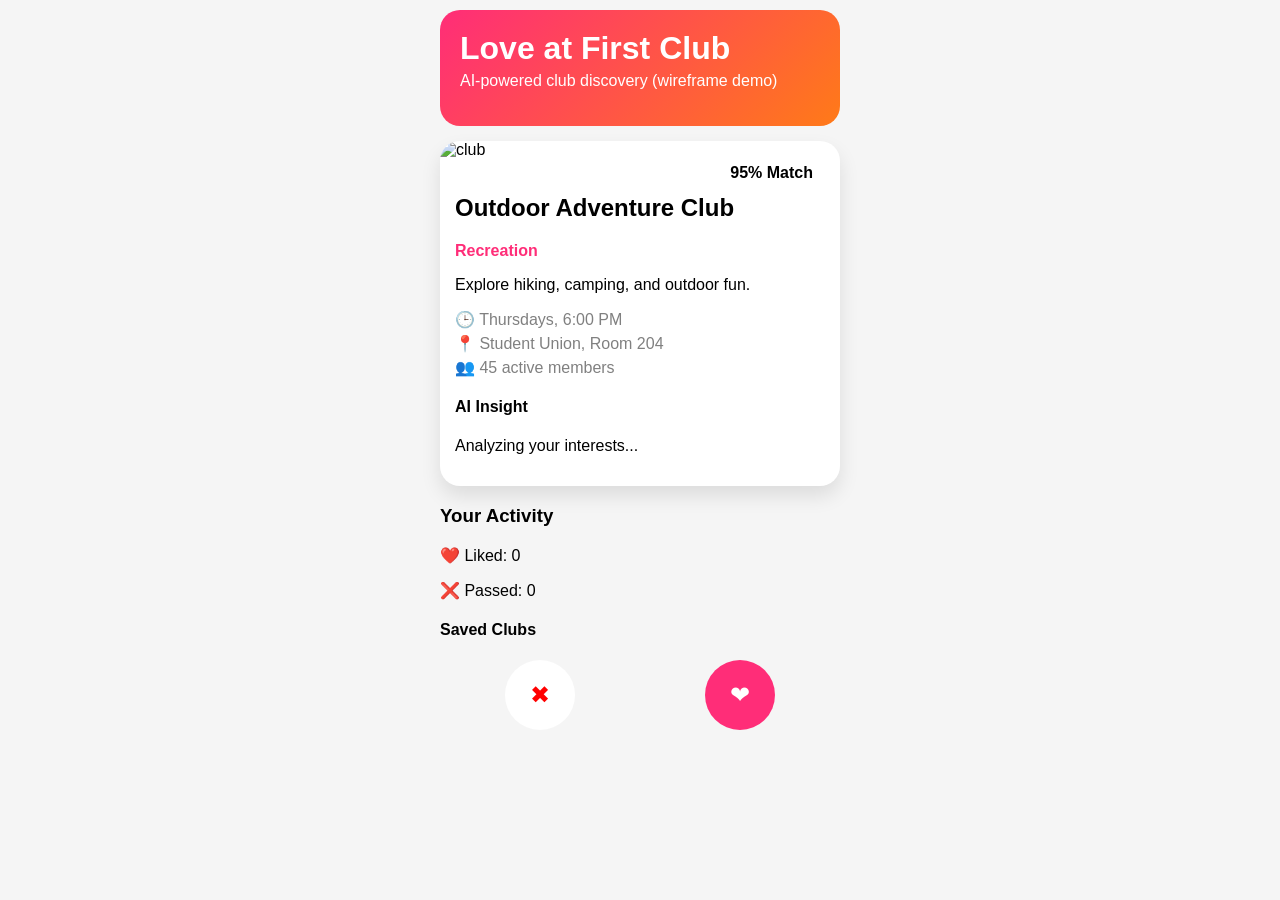
==== index.html @ 535948c7 "Update index.html" ====
<!DOCTYPE html>
<html lang="en">
<head>
  <meta charset="UTF-8">
  <title>Love at First Club</title>
  <link rel="stylesheet" href="style.css">
</head>
<body>

  <div class="app">

    <!-- Header -->
    <div class="header">
      <h1>Love at First Club</h1>
      <p>AI-powered club discovery (wireframe demo)</p>
    </div>

    <!-- Main Layout -->
    <div class="layout">

      <!-- Card Stack -->
      <div class="stack" id="stack">

        <div class="card" id="card">
          <img id="club-image" src="" alt="club">

          <div class="match-badge" id="match">AI Match: 95%</div>

          <div class="card-content">
            <h2 id="club-name"></h2>
            <p class="category" id="club-category"></p>
            <p id="club-description"></p>

            <div class="info">
              <p id="club-time"></p>
              <p id="club-location"></p>
              <p id="club-members"></p>
            </div>

            <!-- AI Explanation (FAKE but convincing) -->
            <div class="ai-box">
              <h4>AI Insight</h4>
              <p id="ai-reason">Analyzing your interests...</p>
            </div>

          </div>
        </div>

      </div>

      <!-- Side Panel -->
      <div class="panel">
        <h3>Your Activity</h3>
        <p>❤️ Liked: <span id="liked-count">0</span></p>
        <p>❌ Passed: <span id="passed-count">0</span></p>

        <div class="saved">
          <h4>Saved Clubs</h4>
          <ul id="saved-list"></ul>
        </div>
      </div>

    </div>

    <!-- Buttons -->
    <div class="buttons">
      <button class="no" onclick="swipe(false)">✖</button>
      <button class="yes" onclick="swipe(true)">❤</button>
    </div>

  </div>

  <script src="script.js"></script>
</body>
</html>
---- style.css ----
body {
  font-family: Arial, sans-serif;
  margin: 0;
  background: #f5f5f5;
}

.app {
  max-width: 400px;
  margin: auto;
  padding: 10px;
}

/* Header */
.header {
  background: linear-gradient(135deg, #ff2d78, #ff7a18);
  color: white;
  padding: 20px;
  border-radius: 20px;
}

.header h1 {
  margin: 0;
}

.header p {
  margin-top: 5px;
}

/* Card */
.card {
  background: white;
  border-radius: 20px;
  margin-top: 15px;
  overflow: hidden;
  box-shadow: 0 10px 20px rgba(0,0,0,0.1);
  position: relative;
}

.card img {
  width: 100%;
  height: 200px;
  object-fit: cover;
}

.match-badge {
  position: absolute;
  top: 15px;
  right: 15px;
  background: white;
  padding: 8px 12px;
  border-radius: 20px;
  font-weight: bold;
}

.card-content {
  padding: 15px;
}

.category {
  color: #ff2d78;
  font-weight: bold;
}

.info p {
  margin: 5px 0;
  color: gray;
}

/* Buttons */
.buttons {
  display: flex;
  justify-content: space-around;
  margin-top: 20px;
}

button {
  border: none;
  border-radius: 50%;
  width: 70px;
  height: 70px;
  font-size: 24px;
  cursor: pointer;
}

.no {
  background: white;
  color: red;
}

.yes {
  background: #ff2d78;
  color: white;
}
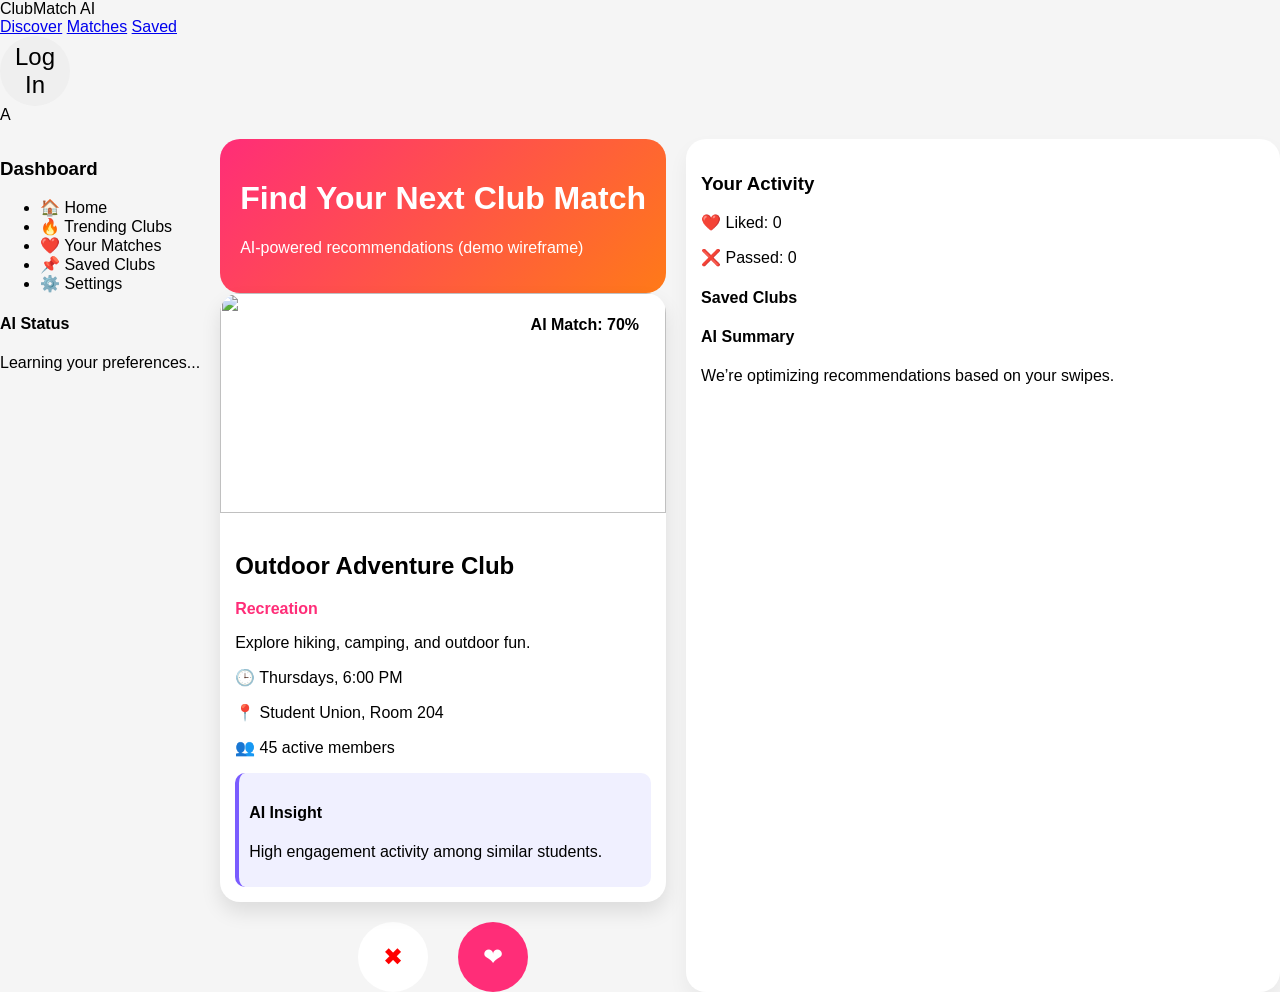
==== commit 5b53a3d0: "Update index.html" ====
--- a/index.html
+++ b/index.html
@@ -2,67 +2,82 @@
 <html lang="en">
 <head>
   <meta charset="UTF-8">
-  <title>Love at First Club</title>
+  <title>ClubMatch AI</title>
   <link rel="stylesheet" href="style.css">
 </head>
 <body>
 
-  <div class="app">
+<!-- TOP NAVBAR -->
+<div class="navbar">
+  <div class="logo">ClubMatch AI</div>
 
-    <!-- Header -->
+  <div class="nav-links">
+    <a href="#">Discover</a>
+    <a href="#">Matches</a>
+    <a href="#">Saved</a>
+  </div>
+
+  <div class="nav-right">
+    <button class="login-btn">Log In</button>
+    <div class="avatar">A</div>
+  </div>
+</div>
+
+<!-- MAIN LAYOUT -->
+<div class="layout">
+
+  <!-- SIDEBAR -->
+  <div class="sidebar">
+    <h3>Dashboard</h3>
+
+    <ul>
+      <li>🏠 Home</li>
+      <li>🔥 Trending Clubs</li>
+      <li>❤️ Your Matches</li>
+      <li>📌 Saved Clubs</li>
+      <li>⚙️ Settings</li>
+    </ul>
+
+    <div class="sidebar-box">
+      <h4>AI Status</h4>
+      <p>Learning your preferences...</p>
+      <div class="fake-bar"></div>
+    </div>
+  </div>
+
+  <!-- MAIN FEED -->
+  <div class="main">
+
     <div class="header">
-      <h1>Love at First Club</h1>
-      <p>AI-powered club discovery (wireframe demo)</p>
+      <h1>Find Your Next Club Match</h1>
+      <p>AI-powered recommendations (demo wireframe)</p>
     </div>
 
-    <!-- Main Layout -->
-    <div class="layout">
+    <!-- CARD -->
+    <div class="card" id="card">
+      <img id="club-image" src="" />
 
-      <!-- Card Stack -->
-      <div class="stack" id="stack">
+      <div class="match-badge" id="match">AI Match: 95%</div>
 
-        <div class="card" id="card">
-          <img id="club-image" src="" alt="club">
+      <div class="card-content">
+        <h2 id="club-name"></h2>
+        <p class="category" id="club-category"></p>
+        <p id="club-description"></p>
 
-          <div class="match-badge" id="match">AI Match: 95%</div>
-
-          <div class="card-content">
-            <h2 id="club-name"></h2>
-            <p class="category" id="club-category"></p>
-            <p id="club-description"></p>
-
-            <div class="info">
-              <p id="club-time"></p>
-              <p id="club-location"></p>
-              <p id="club-members"></p>
-            </div>
-
-            <!-- AI Explanation (FAKE but convincing) -->
-            <div class="ai-box">
-              <h4>AI Insight</h4>
-              <p id="ai-reason">Analyzing your interests...</p>
-            </div>
-
-          </div>
+        <div class="info">
+          <p id="club-time"></p>
+          <p id="club-location"></p>
+          <p id="club-members"></p>
         </div>
 
-      </div>
-
-      <!-- Side Panel -->
-      <div class="panel">
-        <h3>Your Activity</h3>
-        <p>❤️ Liked: <span id="liked-count">0</span></p>
-        <p>❌ Passed: <span id="passed-count">0</span></p>
-
-        <div class="saved">
-          <h4>Saved Clubs</h4>
-          <ul id="saved-list"></ul>
+        <div class="ai-box">
+          <h4>AI Insight</h4>
+          <p id="ai-reason"></p>
         </div>
       </div>
-
     </div>
 
-    <!-- Buttons -->
+    <!-- BUTTONS -->
     <div class="buttons">
       <button class="no" onclick="swipe(false)">✖</button>
       <button class="yes" onclick="swipe(true)">❤</button>
@@ -70,6 +85,26 @@
 
   </div>
 
-  <script src="script.js"></script>
+  <!-- RIGHT PANEL -->
+  <div class="panel">
+    <h3>Your Activity</h3>
+
+    <p>❤️ Liked: <span id="liked-count">0</span></p>
+    <p>❌ Passed: <span id="passed-count">0</span></p>
+
+    <div class="saved">
+      <h4>Saved Clubs</h4>
+      <ul id="saved-list"></ul>
+    </div>
+
+    <div class="panel-box">
+      <h4>AI Summary</h4>
+      <p>We’re optimizing recommendations based on your swipes.</p>
+    </div>
+  </div>
+
+</div>
+
+<script src="script.js"></script>
 </body>
 </html>
--- a/style.css
+++ b/style.css
@@ -5,9 +5,9 @@
 }
 
 .app {
-  max-width: 400px;
+  max-width: 1000px;
   margin: auto;
-  padding: 10px;
+  padding: 15px;
 }
 
 /* Header */
@@ -18,27 +18,32 @@
   border-radius: 20px;
 }
 
-.header h1 {
-  margin: 0;
+/* Layout */
+.layout {
+  display: flex;
+  gap: 20px;
+  margin-top: 15px;
 }
 
-.header p {
-  margin-top: 5px;
+/* Stack */
+.stack {
+  flex: 2;
+  position: relative;
 }
 
 /* Card */
 .card {
   background: white;
   border-radius: 20px;
-  margin-top: 15px;
   overflow: hidden;
   box-shadow: 0 10px 20px rgba(0,0,0,0.1);
   position: relative;
+  transition: transform 0.4s ease, opacity 0.4s ease;
 }
 
 .card img {
   width: 100%;
-  height: 200px;
+  height: 220px;
   object-fit: cover;
 }
 
@@ -61,15 +66,33 @@
   font-weight: bold;
 }
 
-.info p {
-  margin: 5px 0;
-  color: gray;
+/* AI BOX */
+.ai-box {
+  margin-top: 10px;
+  padding: 10px;
+  background: #f0f0ff;
+  border-left: 4px solid #7a5cff;
+  border-radius: 10px;
+}
+
+/* Panel */
+.panel {
+  flex: 1;
+  background: white;
+  border-radius: 20px;
+  padding: 15px;
+  box-shadow: 0 10px 20px rgba(0,0,0,0.05);
+}
+
+.saved ul {
+  padding-left: 15px;
 }
 
 /* Buttons */
 .buttons {
   display: flex;
-  justify-content: space-around;
+  justify-content: center;
+  gap: 30px;
   margin-top: 20px;
 }
 
@@ -80,6 +103,11 @@
   height: 70px;
   font-size: 24px;
   cursor: pointer;
+  transition: transform 0.2s ease;
+}
+
+button:hover {
+  transform: scale(1.1);
 }
 
 .no {
@@ -91,3 +119,14 @@
   background: #ff2d78;
   color: white;
 }
+
+/* SWIPE ANIMATION */
+.swipe-left {
+  transform: translateX(-400px) rotate(-10deg);
+  opacity: 0;
+}
+
+.swipe-right {
+  transform: translateX(400px) rotate(10deg);
+  opacity: 0;
+}
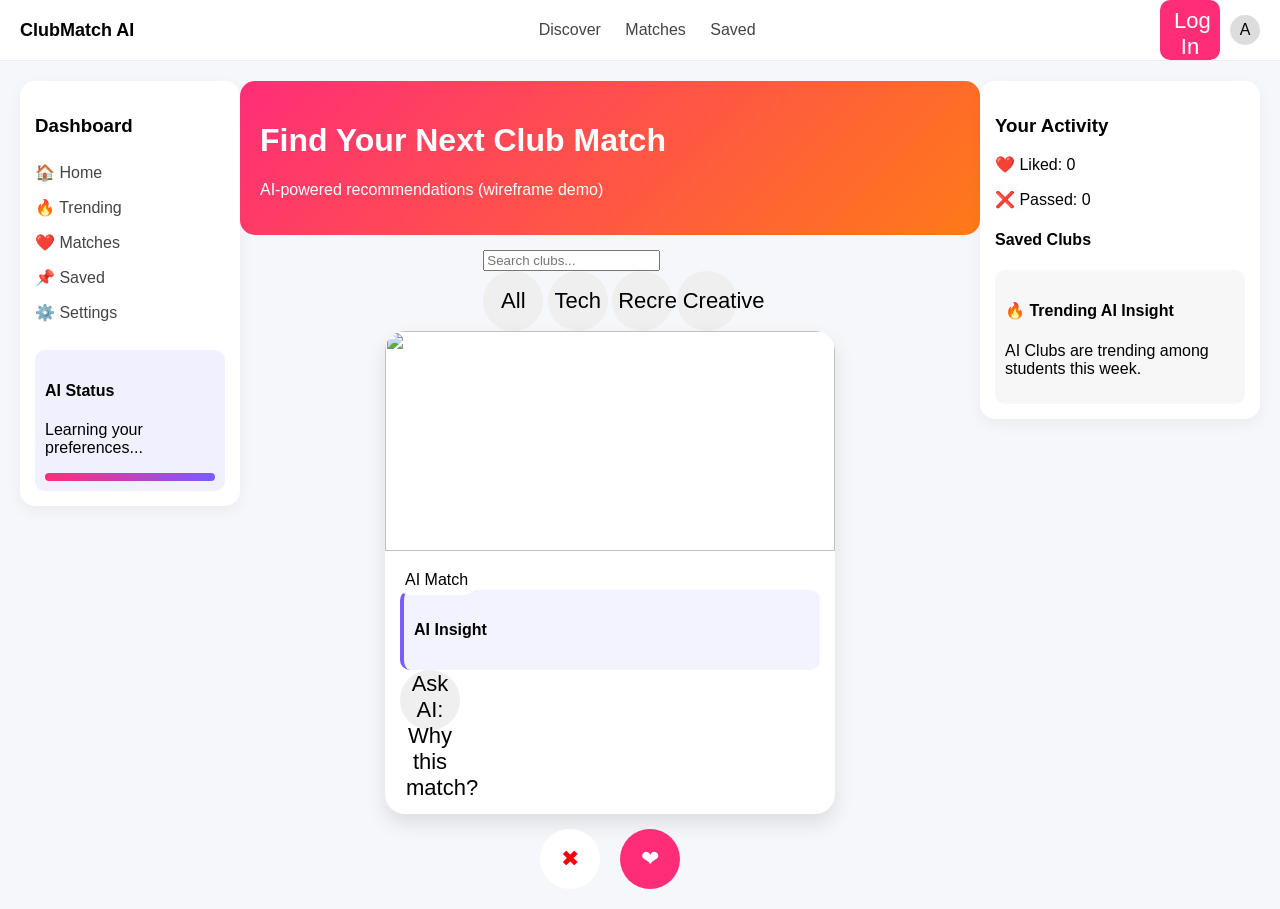
==== commit bea1f36e: "Update index.html" ====
--- a/index.html
+++ b/index.html
@@ -7,7 +7,7 @@
 </head>
 <body>
 
-<!-- TOP NAVBAR -->
+<!-- NAVBAR -->
 <div class="navbar">
   <div class="logo">ClubMatch AI</div>
 
@@ -23,7 +23,7 @@
   </div>
 </div>
 
-<!-- MAIN LAYOUT -->
+<!-- LAYOUT -->
 <div class="layout">
 
   <!-- SIDEBAR -->
@@ -32,9 +32,9 @@
 
     <ul>
       <li>🏠 Home</li>
-      <li>🔥 Trending Clubs</li>
-      <li>❤️ Your Matches</li>
-      <li>📌 Saved Clubs</li>
+      <li>🔥 Trending</li>
+      <li>❤️ Matches</li>
+      <li>📌 Saved</li>
       <li>⚙️ Settings</li>
     </ul>
 
@@ -45,19 +45,29 @@
     </div>
   </div>
 
-  <!-- MAIN FEED -->
+  <!-- MAIN -->
   <div class="main">
 
     <div class="header">
       <h1>Find Your Next Club Match</h1>
-      <p>AI-powered recommendations (demo wireframe)</p>
+      <p>AI-powered recommendations (wireframe demo)</p>
     </div>
 
-    <!-- CARD -->
+    <div class="controls">
+      <input type="text" id="search" placeholder="Search clubs..." oninput="filterClubs()">
+
+      <div class="filters">
+        <button onclick="setFilter('All')">All</button>
+        <button onclick="setFilter('Technology')">Tech</button>
+        <button onclick="setFilter('Recreation')">Recreation</button>
+        <button onclick="setFilter('Creative')">Creative</button>
+      </div>
+    </div>
+
     <div class="card" id="card">
       <img id="club-image" src="" />
 
-      <div class="match-badge" id="match">AI Match: 95%</div>
+      <div class="match-badge" id="match">AI Match</div>
 
       <div class="card-content">
         <h2 id="club-name"></h2>
@@ -74,10 +84,13 @@
           <h4>AI Insight</h4>
           <p id="ai-reason"></p>
         </div>
+
+        <button class="ai-btn" onclick="explainMatch()">
+          Ask AI: Why this match?
+        </button>
       </div>
     </div>
 
-    <!-- BUTTONS -->
     <div class="buttons">
       <button class="no" onclick="swipe(false)">✖</button>
       <button class="yes" onclick="swipe(true)">❤</button>
@@ -98,8 +111,8 @@
     </div>
 
     <div class="panel-box">
-      <h4>AI Summary</h4>
-      <p>We’re optimizing recommendations based on your swipes.</p>
+      <h4>🔥 Trending AI Insight</h4>
+      <p>AI Clubs are trending among students this week.</p>
     </div>
   </div>
 
--- a/style.css
+++ b/style.css
@@ -1,44 +1,125 @@
 body {
+  margin: 0;
   font-family: Arial, sans-serif;
-  margin: 0;
-  background: #f5f5f5;
+  background: #f6f7fb;
 }
 
-.app {
-  max-width: 1000px;
-  margin: auto;
-  padding: 15px;
+/* TOP NAVBAR */
+.navbar {
+  height: 60px;
+  background: white;
+  display: flex;
+  align-items: center;
+  justify-content: space-between;
+  padding: 0 20px;
+  border-bottom: 1px solid #eee;
+  position: sticky;
+  top: 0;
+  z-index: 10;
 }
 
-/* Header */
+.logo {
+  font-weight: bold;
+  font-size: 18px;
+}
+
+.nav-links a {
+  margin: 0 10px;
+  text-decoration: none;
+  color: #444;
+}
+
+.nav-right {
+  display: flex;
+  align-items: center;
+  gap: 10px;
+}
+
+.login-btn {
+  background: #ff2d78;
+  color: white;
+  border: none;
+  padding: 8px 14px;
+  border-radius: 10px;
+  cursor: pointer;
+}
+
+.avatar {
+  width: 30px;
+  height: 30px;
+  background: #ddd;
+  border-radius: 50%;
+  display: flex;
+  align-items: center;
+  justify-content: center;
+}
+
+/* MAIN LAYOUT */
+.layout {
+  display: grid;
+  grid-template-columns: 220px 1fr 280px;
+  gap: 20px;
+  padding: 20px;
+}
+
+/* SIDEBAR */
+.sidebar {
+  background: white;
+  border-radius: 15px;
+  padding: 15px;
+  height: fit-content;
+  box-shadow: 0 5px 15px rgba(0,0,0,0.05);
+}
+
+.sidebar ul {
+  list-style: none;
+  padding: 0;
+}
+
+.sidebar li {
+  padding: 8px 0;
+  color: #444;
+  cursor: pointer;
+}
+
+.sidebar-box {
+  margin-top: 20px;
+  padding: 10px;
+  background: #f0f0ff;
+  border-radius: 10px;
+}
+
+.fake-bar {
+  height: 8px;
+  background: linear-gradient(90deg, #ff2d78, #7a5cff);
+  border-radius: 10px;
+  margin-top: 10px;
+}
+
+/* MAIN */
+.main {
+  display: flex;
+  flex-direction: column;
+  align-items: center;
+}
+
 .header {
+  width: 100%;
   background: linear-gradient(135deg, #ff2d78, #ff7a18);
   color: white;
   padding: 20px;
-  border-radius: 20px;
+  border-radius: 15px;
+  margin-bottom: 15px;
 }
 
-/* Layout */
-.layout {
-  display: flex;
-  gap: 20px;
-  margin-top: 15px;
-}
-
-/* Stack */
-.stack {
-  flex: 2;
-  position: relative;
-}
-
-/* Card */
+/* CARD */
 .card {
+  width: 100%;
+  max-width: 450px;
   background: white;
   border-radius: 20px;
   overflow: hidden;
   box-shadow: 0 10px 20px rgba(0,0,0,0.1);
-  position: relative;
-  transition: transform 0.4s ease, opacity 0.4s ease;
 }
 
 .card img {
@@ -49,12 +130,10 @@
 
 .match-badge {
   position: absolute;
-  top: 15px;
-  right: 15px;
+  margin: 10px;
   background: white;
-  padding: 8px 12px;
+  padding: 6px 10px;
   border-radius: 20px;
-  font-weight: bold;
 }
 
 .card-content {
@@ -66,48 +145,44 @@
   font-weight: bold;
 }
 
-/* AI BOX */
 .ai-box {
   margin-top: 10px;
+  background: #f3f3ff;
   padding: 10px;
-  background: #f0f0ff;
+  border-radius: 10px;
   border-left: 4px solid #7a5cff;
+}
+
+/* PANEL */
+.panel {
+  background: white;
+  border-radius: 15px;
+  padding: 15px;
+  height: fit-content;
+  box-shadow: 0 5px 15px rgba(0,0,0,0.05);
+}
+
+.panel-box {
+  margin-top: 20px;
+  padding: 10px;
+  background: #f7f7f7;
   border-radius: 10px;
 }
 
-/* Panel */
-.panel {
-  flex: 1;
-  background: white;
-  border-radius: 20px;
-  padding: 15px;
-  box-shadow: 0 10px 20px rgba(0,0,0,0.05);
-}
-
-.saved ul {
-  padding-left: 15px;
-}
-
-/* Buttons */
+/* BUTTONS */
 .buttons {
+  margin-top: 15px;
   display: flex;
-  justify-content: center;
-  gap: 30px;
-  margin-top: 20px;
+  gap: 20px;
 }
 
 button {
   border: none;
+  width: 60px;
+  height: 60px;
   border-radius: 50%;
-  width: 70px;
-  height: 70px;
-  font-size: 24px;
+  font-size: 22px;
   cursor: pointer;
-  transition: transform 0.2s ease;
-}
-
-button:hover {
-  transform: scale(1.1);
 }
 
 .no {
@@ -119,14 +194,3 @@
   background: #ff2d78;
   color: white;
 }
-
-/* SWIPE ANIMATION */
-.swipe-left {
-  transform: translateX(-400px) rotate(-10deg);
-  opacity: 0;
-}
-
-.swipe-right {
-  transform: translateX(400px) rotate(10deg);
-  opacity: 0;
-}
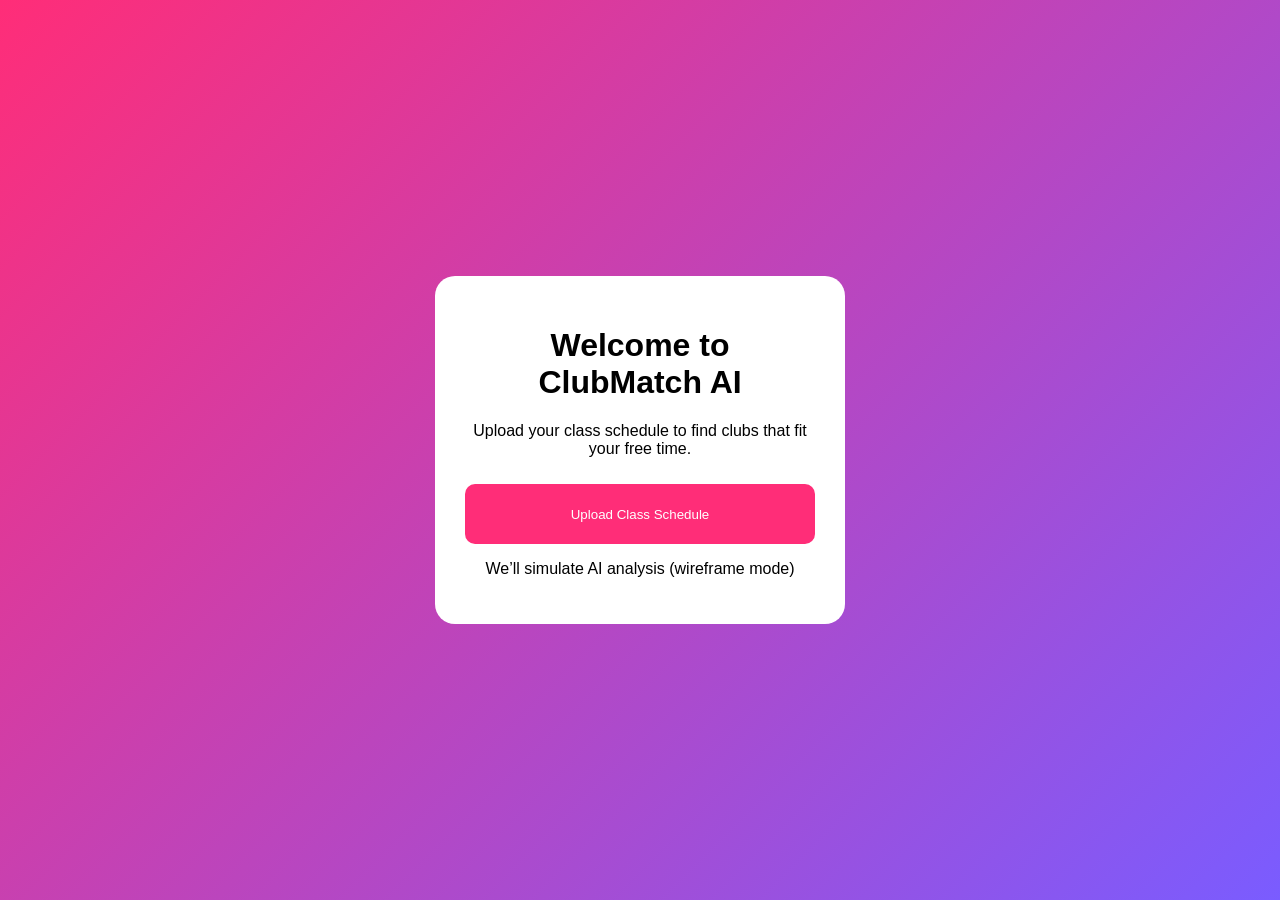
==== commit 2d846d2d: "Update index.html" ====
--- a/index.html
+++ b/index.html
@@ -7,113 +7,132 @@
 </head>
 <body>
 
-<!-- NAVBAR -->
-<div class="navbar">
-  <div class="logo">ClubMatch AI</div>
+<!-- ONBOARDING SCREEN -->
+<div class="onboarding" id="onboarding">
 
-  <div class="nav-links">
-    <a href="#">Discover</a>
-    <a href="#">Matches</a>
-    <a href="#">Saved</a>
+  <div class="onboarding-card">
+    <h1>Welcome to ClubMatch AI</h1>
+    <p>Upload your class schedule to find clubs that fit your free time.</p>
+
+    <button class="upload-btn" onclick="startAnalysis()">
+      Upload Class Schedule
+    </button>
+
+    <p class="small">We’ll simulate AI analysis (wireframe mode)</p>
   </div>
 
-  <div class="nav-right">
-    <button class="login-btn">Log In</button>
-    <div class="avatar">A</div>
-  </div>
 </div>
 
-<!-- LAYOUT -->
-<div class="layout">
+<!-- LOADING SCREEN -->
+<div class="loading-screen" id="loading">
+  <h2>AI is analyzing your schedule...</h2>
+  <div class="loader"></div>
+  <p>Matching free time with club availability</p>
+</div>
 
-  <!-- SIDEBAR -->
-  <div class="sidebar">
-    <h3>Dashboard</h3>
+<!-- APP -->
+<div class="app" id="app">
 
-    <ul>
-      <li>🏠 Home</li>
-      <li>🔥 Trending</li>
-      <li>❤️ Matches</li>
-      <li>📌 Saved</li>
-      <li>⚙️ Settings</li>
-    </ul>
+  <!-- NAVBAR -->
+  <div class="navbar">
+    <div class="logo">ClubMatch AI</div>
 
-    <div class="sidebar-box">
-      <h4>AI Status</h4>
-      <p>Learning your preferences...</p>
-      <div class="fake-bar"></div>
+    <div class="nav-links">
+      <a href="#">Discover</a>
+      <a href="#">Matches</a>
+      <a href="#">Saved</a>
     </div>
+
+    <button class="login-btn">Log In</button>
   </div>
 
-  <!-- MAIN -->
-  <div class="main">
+  <div class="layout">
 
-    <div class="header">
-      <h1>Find Your Next Club Match</h1>
-      <p>AI-powered recommendations (wireframe demo)</p>
-    </div>
+    <!-- SIDEBAR -->
+    <div class="sidebar">
+      <h3>Dashboard</h3>
 
-    <div class="controls">
-      <input type="text" id="search" placeholder="Search clubs..." oninput="filterClubs()">
+      <ul>
+        <li>🏠 Home</li>
+        <li>🔥 Recommended</li>
+        <li>❤️ Matches</li>
+        <li>📌 Saved</li>
+      </ul>
 
-      <div class="filters">
-        <button onclick="setFilter('All')">All</button>
-        <button onclick="setFilter('Technology')">Tech</button>
-        <button onclick="setFilter('Recreation')">Recreation</button>
-        <button onclick="setFilter('Creative')">Creative</button>
+      <div class="sidebar-box">
+        <h4>AI Status</h4>
+        <p>Processing schedule...</p>
+        <div class="fake-bar"></div>
       </div>
     </div>
 
-    <div class="card" id="card">
-      <img id="club-image" src="" />
+    <!-- MAIN -->
+    <div class="main">
 
-      <div class="match-badge" id="match">AI Match</div>
+      <div class="header">
+        <h1>Your Recommended Clubs</h1>
+        <p>Based on your schedule + interests</p>
+      </div>
 
-      <div class="card-content">
-        <h2 id="club-name"></h2>
-        <p class="category" id="club-category"></p>
-        <p id="club-description"></p>
+      <div class="controls">
+        <input type="text" id="search" placeholder="Search clubs..." oninput="filterClubs()">
 
-        <div class="info">
-          <p id="club-time"></p>
-          <p id="club-location"></p>
-          <p id="club-members"></p>
+        <div class="filters">
+          <button onclick="setFilter('All')">All</button>
+          <button onclick="setFilter('Technology')">Tech</button>
+          <button onclick="setFilter('Recreation')">Recreation</button>
+          <button onclick="setFilter('Creative')">Creative</button>
         </div>
+      </div>
 
-        <div class="ai-box">
-          <h4>AI Insight</h4>
-          <p id="ai-reason"></p>
+      <div class="card">
+        <img id="club-image">
+
+        <div class="match-badge" id="match">AI Match</div>
+
+        <div class="card-content">
+          <h2 id="club-name"></h2>
+          <p class="category" id="club-category"></p>
+          <p id="club-description"></p>
+
+          <div class="info">
+            <p id="club-time"></p>
+            <p id="club-location"></p>
+            <p id="club-members"></p>
+          </div>
+
+          <div class="ai-box">
+            <h4>AI Insight</h4>
+            <p id="ai-reason"></p>
+          </div>
         </div>
+      </div>
 
-        <button class="ai-btn" onclick="explainMatch()">
-          Ask AI: Why this match?
-        </button>
+      <div class="buttons">
+        <button class="no" onclick="swipe(false)">✖</button>
+        <button class="yes" onclick="swipe(true)">❤</button>
+      </div>
+
+    </div>
+
+    <!-- PANEL -->
+    <div class="panel">
+      <h3>Your Activity</h3>
+
+      <p>❤️ Liked: <span id="liked-count">0</span></p>
+      <p>❌ Passed: <span id="passed-count">0</span></p>
+
+      <div class="saved">
+        <h4>Saved Clubs</h4>
+        <ul id="saved-list"></ul>
+      </div>
+
+      <div class="panel-box">
+        <h4>AI Insight</h4>
+        <p>Optimizing recommendations based on your schedule.</p>
       </div>
     </div>
 
-    <div class="buttons">
-      <button class="no" onclick="swipe(false)">✖</button>
-      <button class="yes" onclick="swipe(true)">❤</button>
-    </div>
-
-  </div>
-
-  <!-- RIGHT PANEL -->
-  <div class="panel">
-    <h3>Your Activity</h3>
-
-    <p>❤️ Liked: <span id="liked-count">0</span></p>
-    <p>❌ Passed: <span id="passed-count">0</span></p>
-
-    <div class="saved">
-      <h4>Saved Clubs</h4>
-      <ul id="saved-list"></ul>
-    </div>
-
-    <div class="panel-box">
-      <h4>🔥 Trending AI Insight</h4>
-      <p>AI Clubs are trending among students this week.</p>
-    </div>
   </div>
 
 </div>
--- a/style.css
+++ b/style.css
@@ -4,57 +4,74 @@
   background: #f6f7fb;
 }
 
-/* TOP NAVBAR */
+/* ONBOARDING */
+.onboarding {
+  height: 100vh;
+  display: flex;
+  align-items: center;
+  justify-content: center;
+  background: linear-gradient(135deg, #ff2d78, #7a5cff);
+}
+
+.onboarding-card {
+  background: white;
+  padding: 30px;
+  border-radius: 20px;
+  text-align: center;
+  width: 350px;
+}
+
+.upload-btn {
+  background: #ff2d78;
+  color: white;
+  border: none;
+  padding: 12px;
+  border-radius: 10px;
+  cursor: pointer;
+  width: 100%;
+  margin-top: 10px;
+}
+
+/* LOADING */
+.loading-screen {
+  display: none;
+  height: 100vh;
+  align-items: center;
+  justify-content: center;
+  flex-direction: column;
+}
+
+.loader {
+  width: 40px;
+  height: 40px;
+  border: 4px solid #ddd;
+  border-top: 4px solid #ff2d78;
+  border-radius: 50%;
+  animation: spin 1s linear infinite;
+  margin: 10px;
+}
+
+@keyframes spin {
+  100% { transform: rotate(360deg); }
+}
+
+/* APP */
+.app {
+  display: none;
+}
+
+/* NAVBAR */
 .navbar {
   height: 60px;
   background: white;
   display: flex;
+  justify-content: space-between;
   align-items: center;
-  justify-content: space-between;
   padding: 0 20px;
   border-bottom: 1px solid #eee;
-  position: sticky;
-  top: 0;
-  z-index: 10;
 }
 
-.logo {
-  font-weight: bold;
-  font-size: 18px;
-}
-
-.nav-links a {
-  margin: 0 10px;
-  text-decoration: none;
-  color: #444;
-}
-
-.nav-right {
-  display: flex;
-  align-items: center;
-  gap: 10px;
-}
-
-.login-btn {
-  background: #ff2d78;
-  color: white;
-  border: none;
-  padding: 8px 14px;
-  border-radius: 10px;
-  cursor: pointer;
-}
-
-.avatar {
-  width: 30px;
-  height: 30px;
-  background: #ddd;
-  border-radius: 50%;
-  display: flex;
-  align-items: center;
-  justify-content: center;
-}
-
-/* MAIN LAYOUT */
+/* LAYOUT */
 .layout {
   display: grid;
   grid-template-columns: 220px 1fr 280px;
@@ -62,38 +79,23 @@
   padding: 20px;
 }
 
-/* SIDEBAR */
+/* SIDEBAR FIX (REMOVES "BUBBLE LOOK") */
 .sidebar {
   background: white;
-  border-radius: 15px;
+  border-radius: 12px;
   padding: 15px;
   height: fit-content;
-  box-shadow: 0 5px 15px rgba(0,0,0,0.05);
 }
 
 .sidebar ul {
   list-style: none;
   padding: 0;
+  margin: 0;
 }
 
 .sidebar li {
-  padding: 8px 0;
-  color: #444;
-  cursor: pointer;
-}
-
-.sidebar-box {
-  margin-top: 20px;
-  padding: 10px;
-  background: #f0f0ff;
-  border-radius: 10px;
-}
-
-.fake-bar {
-  height: 8px;
-  background: linear-gradient(90deg, #ff2d78, #7a5cff);
-  border-radius: 10px;
-  margin-top: 10px;
+  padding: 10px 0;
+  border-bottom: 1px solid #f0f0f0;
 }
 
 /* MAIN */
@@ -109,17 +111,16 @@
   color: white;
   padding: 20px;
   border-radius: 15px;
-  margin-bottom: 15px;
 }
 
-/* CARD */
+/* CARD FIX */
 .card {
   width: 100%;
   max-width: 450px;
   background: white;
-  border-radius: 20px;
+  border-radius: 15px;
   overflow: hidden;
-  box-shadow: 0 10px 20px rgba(0,0,0,0.1);
+  margin-top: 15px;
 }
 
 .card img {
@@ -128,69 +129,42 @@
   object-fit: cover;
 }
 
-.match-badge {
-  position: absolute;
-  margin: 10px;
-  background: white;
-  padding: 6px 10px;
-  border-radius: 20px;
+/* CONTROLS */
+.controls {
+  width: 100%;
+  max-width: 450px;
+  margin: 10px 0;
 }
 
-.card-content {
-  padding: 15px;
+.controls input {
+  width: 100%;
+  padding: 10px;
+  border-radius: 10px;
+  border: 1px solid #ddd;
 }
 
-.category {
-  color: #ff2d78;
-  font-weight: bold;
-}
-
+/* AI BOX */
 .ai-box {
-  margin-top: 10px;
   background: #f3f3ff;
   padding: 10px;
   border-radius: 10px;
-  border-left: 4px solid #7a5cff;
-}
-
-/* PANEL */
-.panel {
-  background: white;
-  border-radius: 15px;
-  padding: 15px;
-  height: fit-content;
-  box-shadow: 0 5px 15px rgba(0,0,0,0.05);
-}
-
-.panel-box {
-  margin-top: 20px;
-  padding: 10px;
-  background: #f7f7f7;
-  border-radius: 10px;
+  margin-top: 10px;
 }
 
 /* BUTTONS */
 .buttons {
-  margin-top: 15px;
   display: flex;
   gap: 20px;
+  margin-top: 10px;
 }
 
 button {
-  border: none;
   width: 60px;
   height: 60px;
   border-radius: 50%;
-  font-size: 22px;
+  border: none;
   cursor: pointer;
 }
 
-.no {
-  background: white;
-  color: red;
-}
-
-.yes {
-  background: #ff2d78;
-  color: white;
-}
+.no { background: white; color: red; }
+.yes { background: #ff2d78; color: white; }
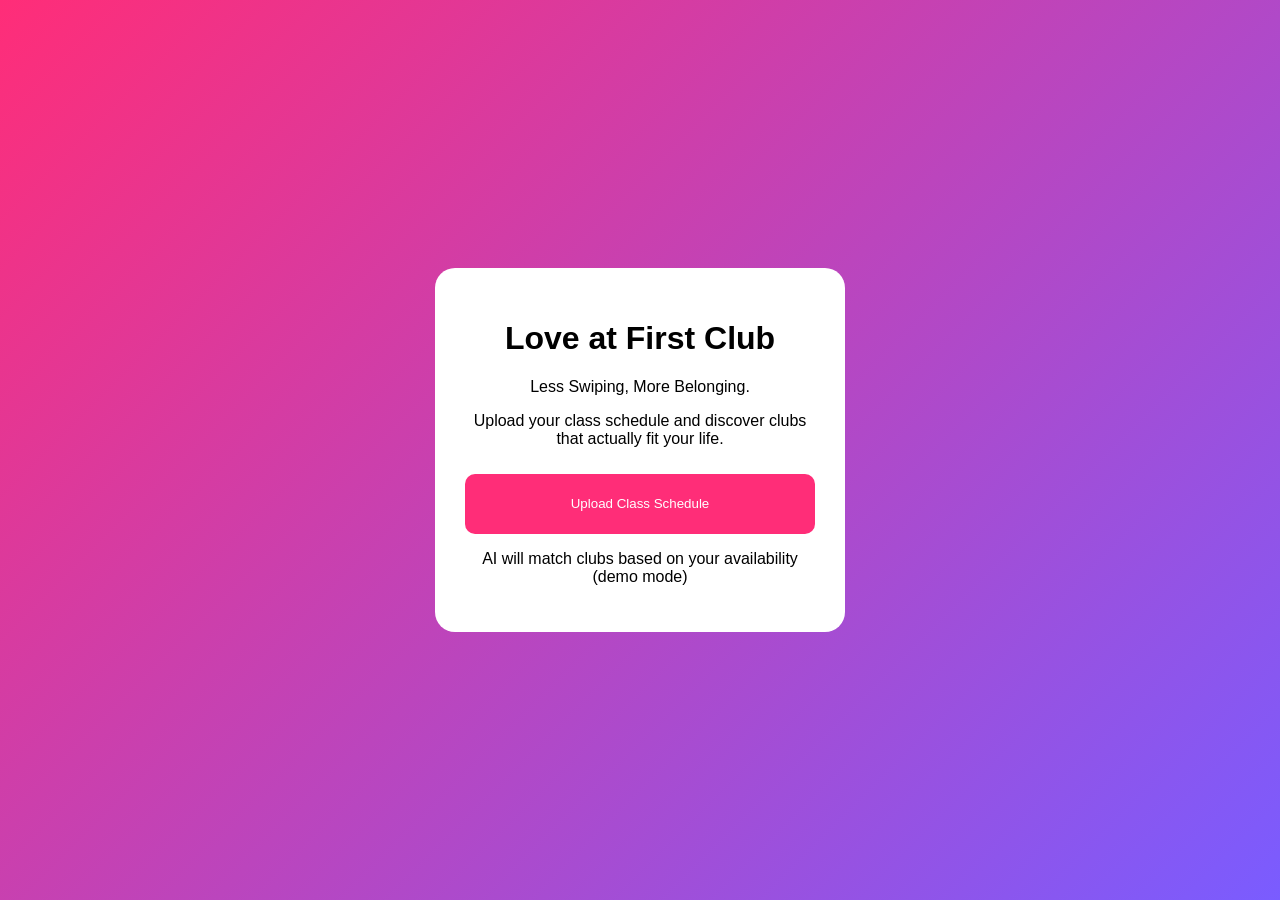
==== commit f59468cf: "Update index.html" ====
--- a/index.html
+++ b/index.html
@@ -2,32 +2,36 @@
 <html lang="en">
 <head>
   <meta charset="UTF-8">
-  <title>ClubMatch AI</title>
+  <title>Love at First Club</title>
   <link rel="stylesheet" href="style.css">
 </head>
 <body>
 
-<!-- ONBOARDING SCREEN -->
+<!-- ONBOARDING -->
 <div class="onboarding" id="onboarding">
 
   <div class="onboarding-card">
-    <h1>Welcome to ClubMatch AI</h1>
-    <p>Upload your class schedule to find clubs that fit your free time.</p>
+    <h1>Love at First Club</h1>
+    <p class="tagline">Less Swiping, More Belonging.</p>
+
+    <p class="subtext">
+      Upload your class schedule and discover clubs that actually fit your life.
+    </p>
 
     <button class="upload-btn" onclick="startAnalysis()">
       Upload Class Schedule
     </button>
 
-    <p class="small">We’ll simulate AI analysis (wireframe mode)</p>
+    <p class="small">AI will match clubs based on your availability (demo mode)</p>
   </div>
 
 </div>
 
-<!-- LOADING SCREEN -->
+<!-- LOADING -->
 <div class="loading-screen" id="loading">
   <h2>AI is analyzing your schedule...</h2>
   <div class="loader"></div>
-  <p>Matching free time with club availability</p>
+  <p>Finding the best club matches for you</p>
 </div>
 
 <!-- APP -->
@@ -35,7 +39,7 @@
 
   <!-- NAVBAR -->
   <div class="navbar">
-    <div class="logo">ClubMatch AI</div>
+    <div class="logo">Love at First Club</div>
 
     <div class="nav-links">
       <a href="#">Discover</a>
@@ -50,30 +54,37 @@
 
     <!-- SIDEBAR -->
     <div class="sidebar">
+
       <h3>Dashboard</h3>
 
-      <ul>
-        <li>🏠 Home</li>
-        <li>🔥 Recommended</li>
-        <li>❤️ Matches</li>
-        <li>📌 Saved</li>
-      </ul>
+      <div class="sidebar-section">
+        <p class="sidebar-title">Navigation</p>
+        <ul>
+          <li>🏠 Home</li>
+          <li>🔥 Recommended</li>
+          <li>❤️ Matches</li>
+          <li>📌 Saved Clubs</li>
+        </ul>
+      </div>
 
       <div class="sidebar-box">
-        <h4>AI Status</h4>
-        <p>Processing schedule...</p>
+        <h4>AI Engine</h4>
+        <p>Learning your preferences...</p>
         <div class="fake-bar"></div>
       </div>
+
     </div>
 
     <!-- MAIN -->
     <div class="main">
 
-      <div class="header">
+      <!-- HERO HEADER -->
+      <div class="hero">
         <h1>Your Recommended Clubs</h1>
-        <p>Based on your schedule + interests</p>
+        <p>Personalized for your schedule, interests, and campus activity patterns</p>
       </div>
 
+      <!-- CONTROLS -->
       <div class="controls">
         <input type="text" id="search" placeholder="Search clubs..." oninput="filterClubs()">
 
@@ -85,17 +96,26 @@
         </div>
       </div>
 
+      <!-- RECOMMENDED SECTION LABEL -->
+      <div class="section-label">
+        <h3>🔥 Top AI Recommendations</h3>
+        <p>Ranked based on predicted engagement + schedule fit</p>
+      </div>
+
+      <!-- CARD -->
       <div class="card">
-        <img id="club-image">
 
         <div class="match-badge" id="match">AI Match</div>
 
+        <img id="club-image">
+
         <div class="card-content">
+
           <h2 id="club-name"></h2>
           <p class="category" id="club-category"></p>
           <p id="club-description"></p>
 
-          <div class="info">
+          <div class="meta-grid">
             <p id="club-time"></p>
             <p id="club-location"></p>
             <p id="club-members"></p>
@@ -105,9 +125,15 @@
             <h4>AI Insight</h4>
             <p id="ai-reason"></p>
           </div>
+
+          <button class="ai-btn" onclick="explainMatch()">
+            Why was this recommended?
+          </button>
+
         </div>
       </div>
 
+      <!-- ACTION BUTTONS -->
       <div class="buttons">
         <button class="no" onclick="swipe(false)">✖</button>
         <button class="yes" onclick="swipe(true)">❤</button>
@@ -115,12 +141,15 @@
 
     </div>
 
-    <!-- PANEL -->
+    <!-- RIGHT PANEL -->
     <div class="panel">
+
       <h3>Your Activity</h3>
 
-      <p>❤️ Liked: <span id="liked-count">0</span></p>
-      <p>❌ Passed: <span id="passed-count">0</span></p>
+      <div class="stats">
+        <p>❤️ Liked: <span id="liked-count">0</span></p>
+        <p>❌ Passed: <span id="passed-count">0</span></p>
+      </div>
 
       <div class="saved">
         <h4>Saved Clubs</h4>
@@ -128,9 +157,17 @@
       </div>
 
       <div class="panel-box">
-        <h4>AI Insight</h4>
-        <p>Optimizing recommendations based on your schedule.</p>
+        <h4>📊 AI Insight</h4>
+        <p>
+          Your preferences are strongest in Technology + Creative communities.
+        </p>
       </div>
+
+      <div class="panel-box highlight">
+        <h4>🔥 Trending Now</h4>
+        <p>AI & Tech clubs are seeing 32% higher engagement this week.</p>
+      </div>
+
     </div>
 
   </div>
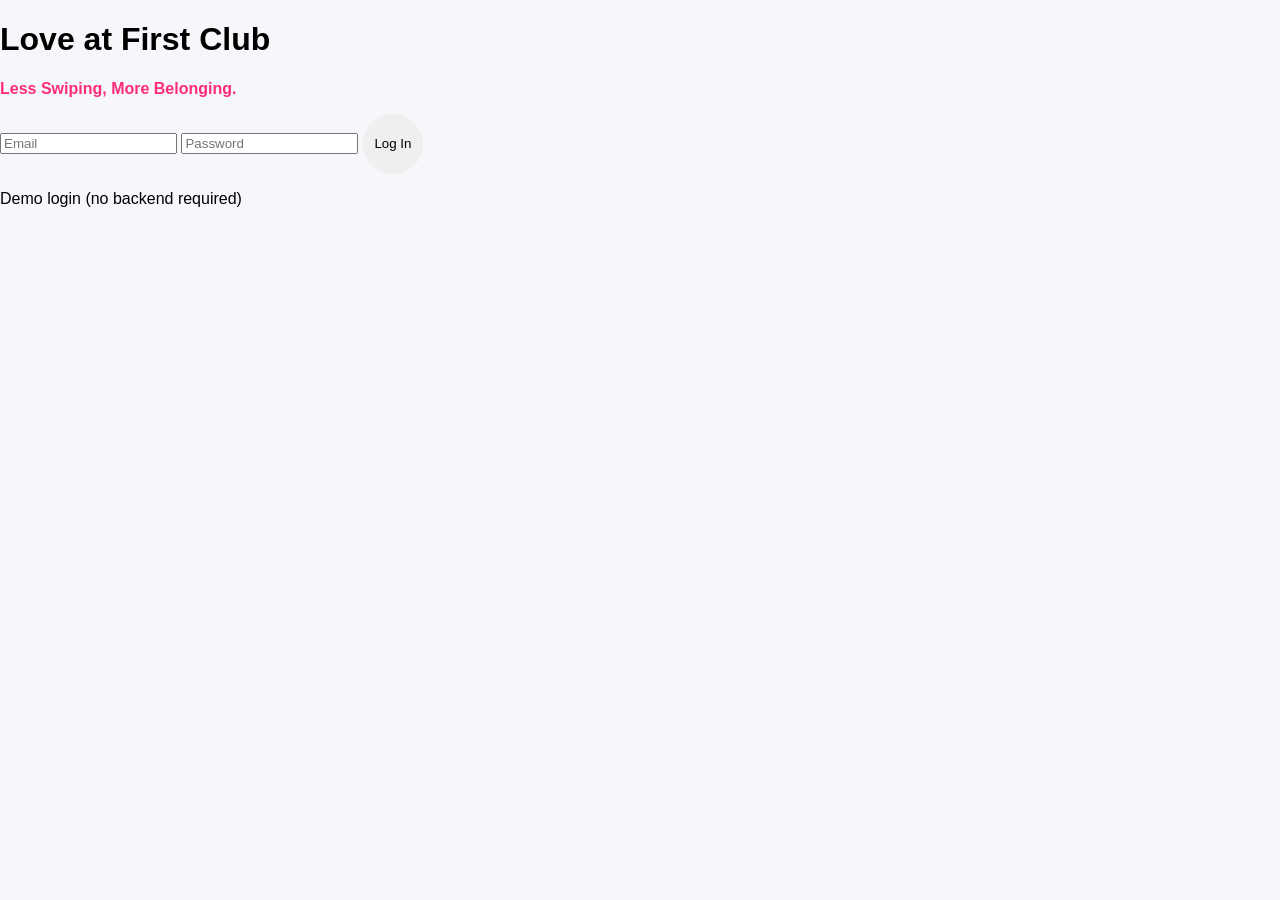
==== commit f7c3d95b: "Update index.html" ====
--- a/index.html
+++ b/index.html
@@ -1,179 +1,23 @@
 <!DOCTYPE html>
-<html lang="en">
+<html>
 <head>
-  <meta charset="UTF-8">
   <title>Love at First Club</title>
   <link rel="stylesheet" href="style.css">
 </head>
-<body>
+<body class="auth-body">
 
-<!-- ONBOARDING -->
-<div class="onboarding" id="onboarding">
+<div class="auth-card">
+  <h1>Love at First Club</h1>
+  <p class="tagline">Less Swiping, More Belonging.</p>
 
-  <div class="onboarding-card">
-    <h1>Love at First Club</h1>
-    <p class="tagline">Less Swiping, More Belonging.</p>
+  <input id="email" placeholder="Email">
+  <input id="password" type="password" placeholder="Password">
 
-    <p class="subtext">
-      Upload your class schedule and discover clubs that actually fit your life.
-    </p>
+  <button onclick="login()">Log In</button>
 
-    <button class="upload-btn" onclick="startAnalysis()">
-      Upload Class Schedule
-    </button>
-
-    <p class="small">AI will match clubs based on your availability (demo mode)</p>
-  </div>
-
+  <p class="small">Demo login (no backend required)</p>
 </div>
 
-<!-- LOADING -->
-<div class="loading-screen" id="loading">
-  <h2>AI is analyzing your schedule...</h2>
-  <div class="loader"></div>
-  <p>Finding the best club matches for you</p>
-</div>
-
-<!-- APP -->
-<div class="app" id="app">
-
-  <!-- NAVBAR -->
-  <div class="navbar">
-    <div class="logo">Love at First Club</div>
-
-    <div class="nav-links">
-      <a href="#">Discover</a>
-      <a href="#">Matches</a>
-      <a href="#">Saved</a>
-    </div>
-
-    <button class="login-btn">Log In</button>
-  </div>
-
-  <div class="layout">
-
-    <!-- SIDEBAR -->
-    <div class="sidebar">
-
-      <h3>Dashboard</h3>
-
-      <div class="sidebar-section">
-        <p class="sidebar-title">Navigation</p>
-        <ul>
-          <li>🏠 Home</li>
-          <li>🔥 Recommended</li>
-          <li>❤️ Matches</li>
-          <li>📌 Saved Clubs</li>
-        </ul>
-      </div>
-
-      <div class="sidebar-box">
-        <h4>AI Engine</h4>
-        <p>Learning your preferences...</p>
-        <div class="fake-bar"></div>
-      </div>
-
-    </div>
-
-    <!-- MAIN -->
-    <div class="main">
-
-      <!-- HERO HEADER -->
-      <div class="hero">
-        <h1>Your Recommended Clubs</h1>
-        <p>Personalized for your schedule, interests, and campus activity patterns</p>
-      </div>
-
-      <!-- CONTROLS -->
-      <div class="controls">
-        <input type="text" id="search" placeholder="Search clubs..." oninput="filterClubs()">
-
-        <div class="filters">
-          <button onclick="setFilter('All')">All</button>
-          <button onclick="setFilter('Technology')">Tech</button>
-          <button onclick="setFilter('Recreation')">Recreation</button>
-          <button onclick="setFilter('Creative')">Creative</button>
-        </div>
-      </div>
-
-      <!-- RECOMMENDED SECTION LABEL -->
-      <div class="section-label">
-        <h3>🔥 Top AI Recommendations</h3>
-        <p>Ranked based on predicted engagement + schedule fit</p>
-      </div>
-
-      <!-- CARD -->
-      <div class="card">
-
-        <div class="match-badge" id="match">AI Match</div>
-
-        <img id="club-image">
-
-        <div class="card-content">
-
-          <h2 id="club-name"></h2>
-          <p class="category" id="club-category"></p>
-          <p id="club-description"></p>
-
-          <div class="meta-grid">
-            <p id="club-time"></p>
-            <p id="club-location"></p>
-            <p id="club-members"></p>
-          </div>
-
-          <div class="ai-box">
-            <h4>AI Insight</h4>
-            <p id="ai-reason"></p>
-          </div>
-
-          <button class="ai-btn" onclick="explainMatch()">
-            Why was this recommended?
-          </button>
-
-        </div>
-      </div>
-
-      <!-- ACTION BUTTONS -->
-      <div class="buttons">
-        <button class="no" onclick="swipe(false)">✖</button>
-        <button class="yes" onclick="swipe(true)">❤</button>
-      </div>
-
-    </div>
-
-    <!-- RIGHT PANEL -->
-    <div class="panel">
-
-      <h3>Your Activity</h3>
-
-      <div class="stats">
-        <p>❤️ Liked: <span id="liked-count">0</span></p>
-        <p>❌ Passed: <span id="passed-count">0</span></p>
-      </div>
-
-      <div class="saved">
-        <h4>Saved Clubs</h4>
-        <ul id="saved-list"></ul>
-      </div>
-
-      <div class="panel-box">
-        <h4>📊 AI Insight</h4>
-        <p>
-          Your preferences are strongest in Technology + Creative communities.
-        </p>
-      </div>
-
-      <div class="panel-box highlight">
-        <h4>🔥 Trending Now</h4>
-        <p>AI & Tech clubs are seeing 32% higher engagement this week.</p>
-      </div>
-
-    </div>
-
-  </div>
-
-</div>
-
-<script src="script.js"></script>
+<script src="auth.js"></script>
 </body>
 </html>
--- a/style.css
+++ b/style.css
@@ -15,20 +15,30 @@
 
 .onboarding-card {
   background: white;
+  width: 380px;
   padding: 30px;
   border-radius: 20px;
   text-align: center;
-  width: 350px;
+}
+
+.tagline {
+  font-size: 16px;
+  color: #ff2d78;
+  font-weight: bold;
+}
+
+.subtext {
+  color: #666;
 }
 
 .upload-btn {
+  width: 100%;
+  padding: 12px;
   background: #ff2d78;
   color: white;
   border: none;
-  padding: 12px;
   border-radius: 10px;
   cursor: pointer;
-  width: 100%;
   margin-top: 10px;
 }
 
@@ -36,9 +46,9 @@
 .loading-screen {
   display: none;
   height: 100vh;
+  flex-direction: column;
   align-items: center;
   justify-content: center;
-  flex-direction: column;
 }
 
 .loader {
@@ -71,69 +81,48 @@
   border-bottom: 1px solid #eee;
 }
 
+.logo {
+  font-weight: bold;
+}
+
 /* LAYOUT */
 .layout {
   display: grid;
-  grid-template-columns: 220px 1fr 280px;
+  grid-template-columns: 230px 1fr 300px;
   gap: 20px;
   padding: 20px;
 }
 
-/* SIDEBAR FIX (REMOVES "BUBBLE LOOK") */
+/* SIDEBAR */
 .sidebar {
   background: white;
-  border-radius: 12px;
+  border-radius: 15px;
   padding: 15px;
-  height: fit-content;
 }
 
 .sidebar ul {
   list-style: none;
   padding: 0;
-  margin: 0;
 }
 
 .sidebar li {
-  padding: 10px 0;
+  padding: 8px 0;
   border-bottom: 1px solid #f0f0f0;
 }
 
-/* MAIN */
-.main {
-  display: flex;
-  flex-direction: column;
-  align-items: center;
-}
-
-.header {
-  width: 100%;
+/* HERO */
+.hero {
   background: linear-gradient(135deg, #ff2d78, #ff7a18);
   color: white;
   padding: 20px;
   border-radius: 15px;
-}
-
-/* CARD FIX */
-.card {
-  width: 100%;
-  max-width: 450px;
-  background: white;
-  border-radius: 15px;
-  overflow: hidden;
-  margin-top: 15px;
-}
-
-.card img {
-  width: 100%;
-  height: 220px;
-  object-fit: cover;
+  width: 100%;
 }
 
 /* CONTROLS */
 .controls {
   width: 100%;
-  max-width: 450px;
-  margin: 10px 0;
+  margin-top: 10px;
 }
 
 .controls input {
@@ -143,19 +132,102 @@
   border: 1px solid #ddd;
 }
 
-/* AI BOX */
+.filters {
+  margin-top: 8px;
+  display: flex;
+  gap: 8px;
+}
+
+.filters button {
+  border: none;
+  padding: 6px 10px;
+  border-radius: 20px;
+  background: #eee;
+}
+
+/* SECTION LABEL */
+.section-label {
+  width: 100%;
+  margin: 15px 0;
+}
+
+/* CARD */
+.card {
+  width: 100%;
+  max-width: 500px;
+  background: white;
+  border-radius: 18px;
+  overflow: hidden;
+  box-shadow: 0 10px 25px rgba(0,0,0,0.08);
+  position: relative;
+}
+
+.card img {
+  width: 100%;
+  height: 240px;
+  object-fit: cover;
+}
+
+.match-badge {
+  position: absolute;
+  top: 15px;
+  right: 15px;
+  background: white;
+  padding: 6px 10px;
+  border-radius: 20px;
+  font-weight: bold;
+}
+
+.card-content {
+  padding: 15px;
+}
+
+.meta-grid p {
+  margin: 4px 0;
+  color: #555;
+}
+
+/* AI */
 .ai-box {
+  margin-top: 10px;
+  padding: 10px;
   background: #f3f3ff;
-  padding: 10px;
-  border-radius: 10px;
-  margin-top: 10px;
+  border-radius: 10px;
+}
+
+.ai-btn {
+  width: 100%;
+  margin-top: 10px;
+  padding: 10px;
+  background: #7a5cff;
+  color: white;
+  border: none;
+  border-radius: 10px;
+}
+
+/* PANEL */
+.panel {
+  background: white;
+  border-radius: 15px;
+  padding: 15px;
+}
+
+.panel-box {
+  margin-top: 15px;
+  padding: 10px;
+  background: #f6f6f6;
+  border-radius: 10px;
+}
+
+.highlight {
+  background: #fff3f7;
 }
 
 /* BUTTONS */
 .buttons {
   display: flex;
   gap: 20px;
-  margin-top: 10px;
+  margin-top: 15px;
 }
 
 button {
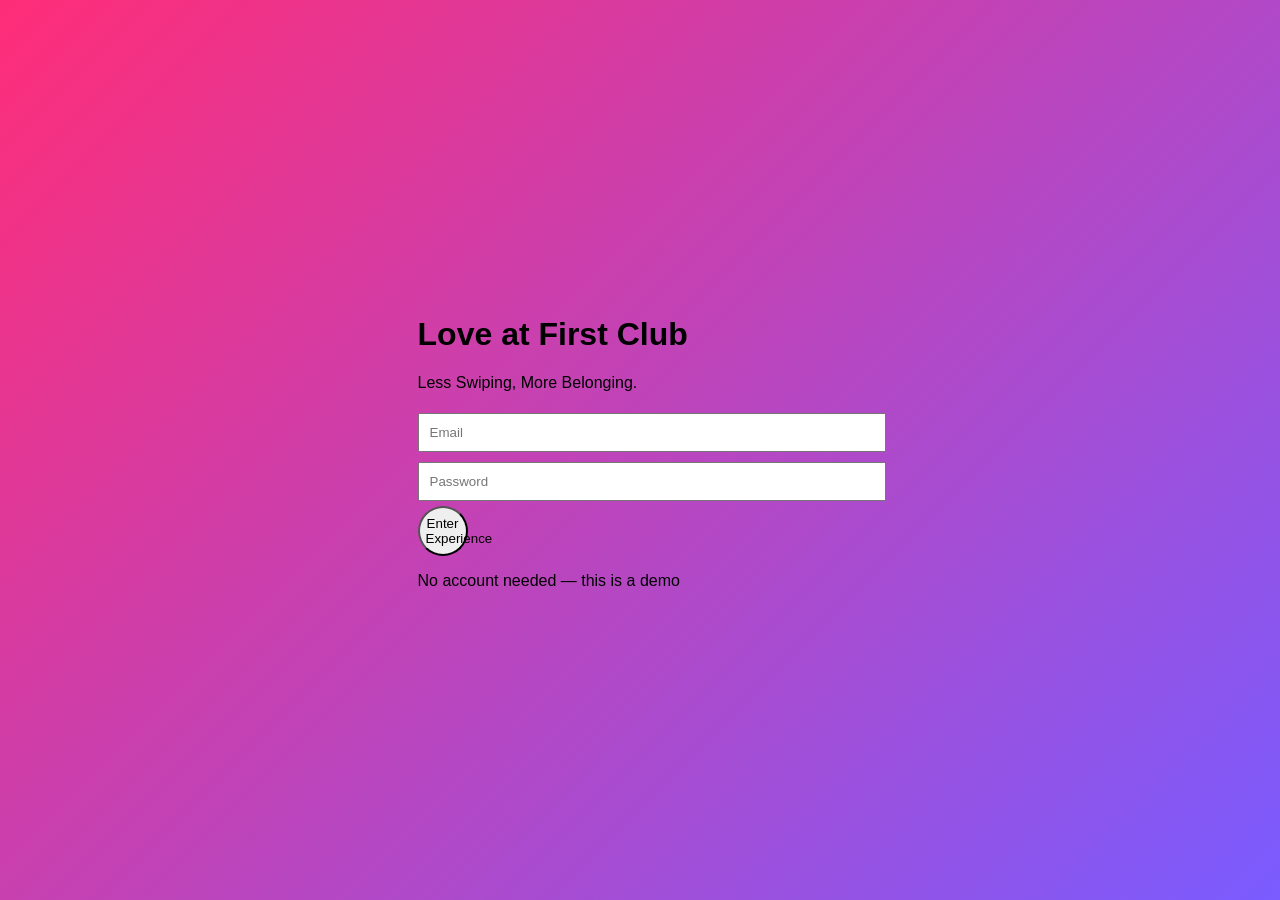
==== commit 288e77a5: "Update index.html" ====
--- a/index.html
+++ b/index.html
@@ -6,16 +6,16 @@
 </head>
 <body class="auth-body">
 
-<div class="auth-card">
+<div class="glass-card">
   <h1>Love at First Club</h1>
   <p class="tagline">Less Swiping, More Belonging.</p>
 
   <input id="email" placeholder="Email">
   <input id="password" type="password" placeholder="Password">
 
-  <button onclick="login()">Log In</button>
+  <button onclick="login()">Enter Experience</button>
 
-  <p class="small">Demo login (no backend required)</p>
+  <p class="small">No account needed — this is a demo</p>
 </div>
 
 <script src="auth.js"></script>
--- a/style.css
+++ b/style.css
@@ -1,242 +1,84 @@
 body {
   margin: 0;
-  font-family: Arial, sans-serif;
+  font-family: Arial;
   background: #f6f7fb;
 }
 
-/* ONBOARDING */
-.onboarding {
-  height: 100vh;
+/* AUTH */
+.auth-body {
   display: flex;
   align-items: center;
   justify-content: center;
-  background: linear-gradient(135deg, #ff2d78, #7a5cff);
+  height: 100vh;
+  background: linear-gradient(135deg,#ff2d78,#7a5cff);
 }
 
-.onboarding-card {
+.auth-card {
   background: white;
-  width: 380px;
   padding: 30px;
   border-radius: 20px;
+  width: 300px;
   text-align: center;
 }
 
-.tagline {
-  font-size: 16px;
-  color: #ff2d78;
-  font-weight: bold;
+input {
+  width: 100%;
+  margin: 5px 0;
+  padding: 10px;
 }
 
-.subtext {
-  color: #666;
+/* TOPBAR */
+.topbar {
+  display: flex;
+  justify-content: space-between;
+  padding: 15px;
+  background: white;
 }
 
-.upload-btn {
-  width: 100%;
-  padding: 12px;
-  background: #ff2d78;
-  color: white;
-  border: none;
-  border-radius: 10px;
-  cursor: pointer;
-  margin-top: 10px;
-}
-
-/* LOADING */
-.loading-screen {
-  display: none;
-  height: 100vh;
-  flex-direction: column;
-  align-items: center;
-  justify-content: center;
-}
-
-.loader {
-  width: 40px;
-  height: 40px;
-  border: 4px solid #ddd;
-  border-top: 4px solid #ff2d78;
-  border-radius: 50%;
-  animation: spin 1s linear infinite;
-  margin: 10px;
-}
-
-@keyframes spin {
-  100% { transform: rotate(360deg); }
-}
-
-/* APP */
-.app {
-  display: none;
-}
-
-/* NAVBAR */
-.navbar {
-  height: 60px;
-  background: white;
-  display: flex;
-  justify-content: space-between;
-  align-items: center;
-  padding: 0 20px;
-  border-bottom: 1px solid #eee;
-}
-
-.logo {
-  font-weight: bold;
-}
-
-/* LAYOUT */
-.layout {
+/* GRID */
+.app-grid {
   display: grid;
-  grid-template-columns: 230px 1fr 300px;
-  gap: 20px;
-  padding: 20px;
-}
-
-/* SIDEBAR */
-.sidebar {
-  background: white;
-  border-radius: 15px;
+  grid-template-columns: 1fr 2fr 1fr;
+  gap: 15px;
   padding: 15px;
-}
-
-.sidebar ul {
-  list-style: none;
-  padding: 0;
-}
-
-.sidebar li {
-  padding: 8px 0;
-  border-bottom: 1px solid #f0f0f0;
-}
-
-/* HERO */
-.hero {
-  background: linear-gradient(135deg, #ff2d78, #ff7a18);
-  color: white;
-  padding: 20px;
-  border-radius: 15px;
-  width: 100%;
-}
-
-/* CONTROLS */
-.controls {
-  width: 100%;
-  margin-top: 10px;
-}
-
-.controls input {
-  width: 100%;
-  padding: 10px;
-  border-radius: 10px;
-  border: 1px solid #ddd;
-}
-
-.filters {
-  margin-top: 8px;
-  display: flex;
-  gap: 8px;
-}
-
-.filters button {
-  border: none;
-  padding: 6px 10px;
-  border-radius: 20px;
-  background: #eee;
-}
-
-/* SECTION LABEL */
-.section-label {
-  width: 100%;
-  margin: 15px 0;
 }
 
 /* CARD */
 .card {
-  width: 100%;
-  max-width: 500px;
   background: white;
-  border-radius: 18px;
+  border-radius: 15px;
   overflow: hidden;
-  box-shadow: 0 10px 25px rgba(0,0,0,0.08);
-  position: relative;
 }
 
 .card img {
   width: 100%;
-  height: 240px;
+  height: 220px;
   object-fit: cover;
 }
 
-.match-badge {
-  position: absolute;
-  top: 15px;
-  right: 15px;
+/* CHAT */
+.chat {
   background: white;
-  padding: 6px 10px;
-  border-radius: 20px;
-  font-weight: bold;
-}
-
-.card-content {
-  padding: 15px;
-}
-
-.meta-grid p {
-  margin: 4px 0;
-  color: #555;
-}
-
-/* AI */
-.ai-box {
-  margin-top: 10px;
   padding: 10px;
-  background: #f3f3ff;
-  border-radius: 10px;
-}
-
-.ai-btn {
-  width: 100%;
-  margin-top: 10px;
-  padding: 10px;
-  background: #7a5cff;
-  color: white;
-  border: none;
   border-radius: 10px;
 }
 
 /* PANEL */
 .panel {
   background: white;
-  border-radius: 15px;
-  padding: 15px;
-}
-
-.panel-box {
-  margin-top: 15px;
   padding: 10px;
-  background: #f6f6f6;
   border-radius: 10px;
-}
-
-.highlight {
-  background: #fff3f7;
 }
 
 /* BUTTONS */
 .buttons {
   display: flex;
+  justify-content: center;
   gap: 20px;
-  margin-top: 15px;
 }
 
 button {
-  width: 60px;
-  height: 60px;
+  width: 50px;
+  height: 50px;
   border-radius: 50%;
-  border: none;
-  cursor: pointer;
 }
-
-.no { background: white; color: red; }
-.yes { background: #ff2d78; color: white; }
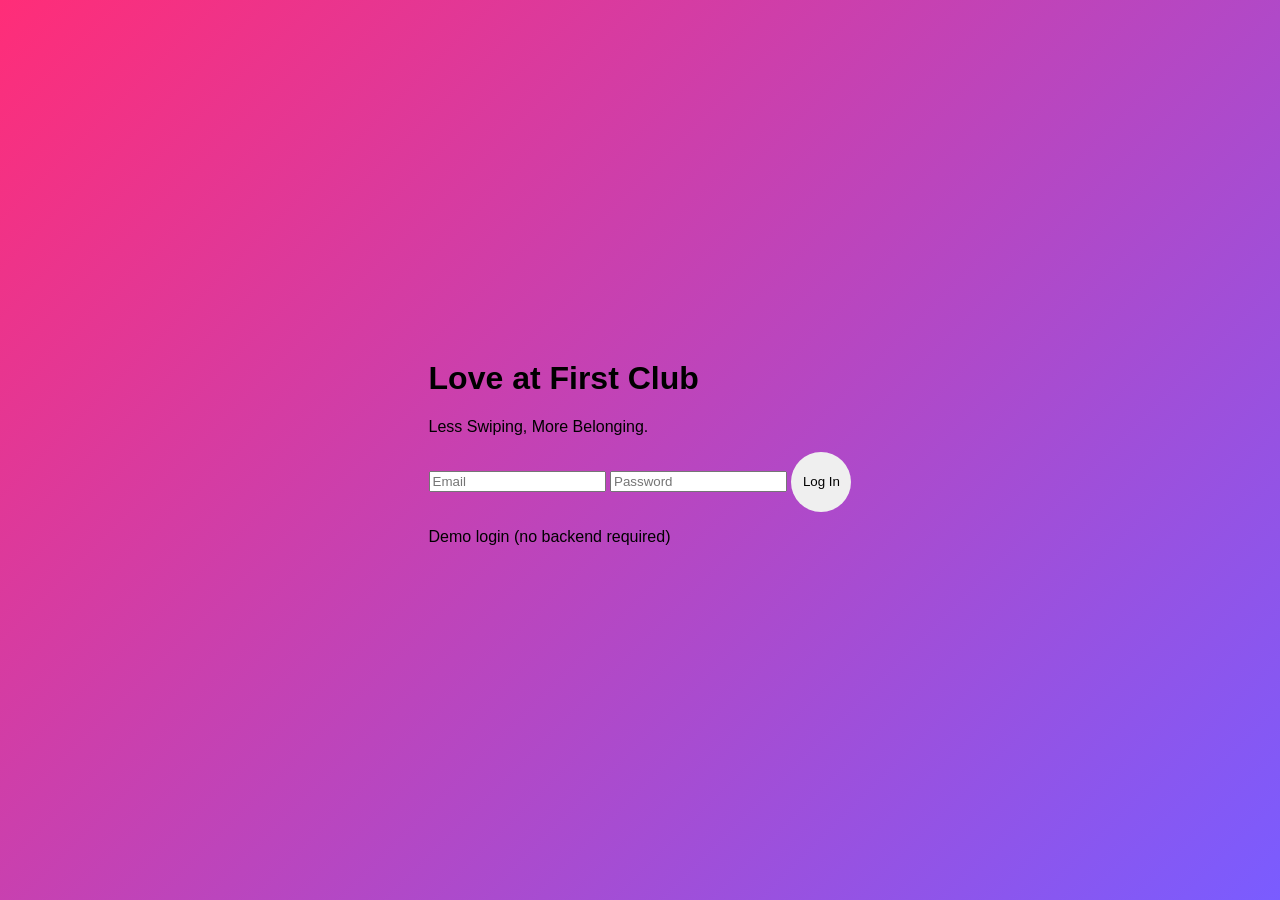
==== commit 550ac58b: "Update index.html" ====
--- a/index.html
+++ b/index.html
@@ -6,16 +6,16 @@
 </head>
 <body class="auth-body">
 
-<div class="glass-card">
+<div class="auth-card">
   <h1>Love at First Club</h1>
   <p class="tagline">Less Swiping, More Belonging.</p>
 
   <input id="email" placeholder="Email">
   <input id="password" type="password" placeholder="Password">
 
-  <button onclick="login()">Enter Experience</button>
+  <button onclick="login()">Log In</button>
 
-  <p class="small">No account needed — this is a demo</p>
+  <p class="small">Demo login (no backend required)</p>
 </div>
 
 <script src="auth.js"></script>
--- a/style.css
+++ b/style.css
@@ -6,25 +6,19 @@
 
 /* AUTH */
 .auth-body {
+  height: 100vh;
   display: flex;
   align-items: center;
   justify-content: center;
-  height: 100vh;
   background: linear-gradient(135deg,#ff2d78,#7a5cff);
 }
 
-.auth-card {
+.glass-card {
   background: white;
   padding: 30px;
   border-radius: 20px;
-  width: 300px;
+  width: 320px;
   text-align: center;
-}
-
-input {
-  width: 100%;
-  margin: 5px 0;
-  padding: 10px;
 }
 
 /* TOPBAR */
@@ -35,38 +29,59 @@
   background: white;
 }
 
-/* GRID */
-.app-grid {
+.topbar a {
+  margin: 0 10px;
+  text-decoration: none;
+}
+
+/* LAYOUT */
+.layout {
   display: grid;
   grid-template-columns: 1fr 2fr 1fr;
   gap: 15px;
   padding: 15px;
 }
 
+/* HERO */
+.hero {
+  background: linear-gradient(135deg,#ff2d78,#ff7a18);
+  color: white;
+  padding: 20px;
+  border-radius: 15px;
+}
+
 /* CARD */
 .card {
+  margin-top: 15px;
   background: white;
-  border-radius: 15px;
+  border-radius: 20px;
   overflow: hidden;
+  position: relative;
 }
 
 .card img {
   width: 100%;
-  height: 220px;
+  height: 240px;
   object-fit: cover;
 }
 
-/* CHAT */
-.chat {
+.badge {
+  position: absolute;
+  top: 10px;
+  right: 10px;
   background: white;
-  padding: 10px;
-  border-radius: 10px;
+  padding: 6px 10px;
+  border-radius: 20px;
 }
 
-/* PANEL */
-.panel {
-  background: white;
+/* AI BUTTON */
+.ai-btn {
+  margin-top: 10px;
+  width: 100%;
   padding: 10px;
+  border: none;
+  background: #7a5cff;
+  color: white;
   border-radius: 10px;
 }
 
@@ -78,7 +93,25 @@
 }
 
 button {
-  width: 50px;
-  height: 50px;
+  width: 60px;
+  height: 60px;
   border-radius: 50%;
+  border: none;
 }
+
+.no { background: white; color: red; }
+.yes { background: #ff2d78; color: white; }
+
+/* CHAT */
+.ai-panel {
+  background: white;
+  padding: 10px;
+  border-radius: 10px;
+}
+
+/* SIDE */
+.side {
+  background: white;
+  padding: 10px;
+  border-radius: 10px;
+}
